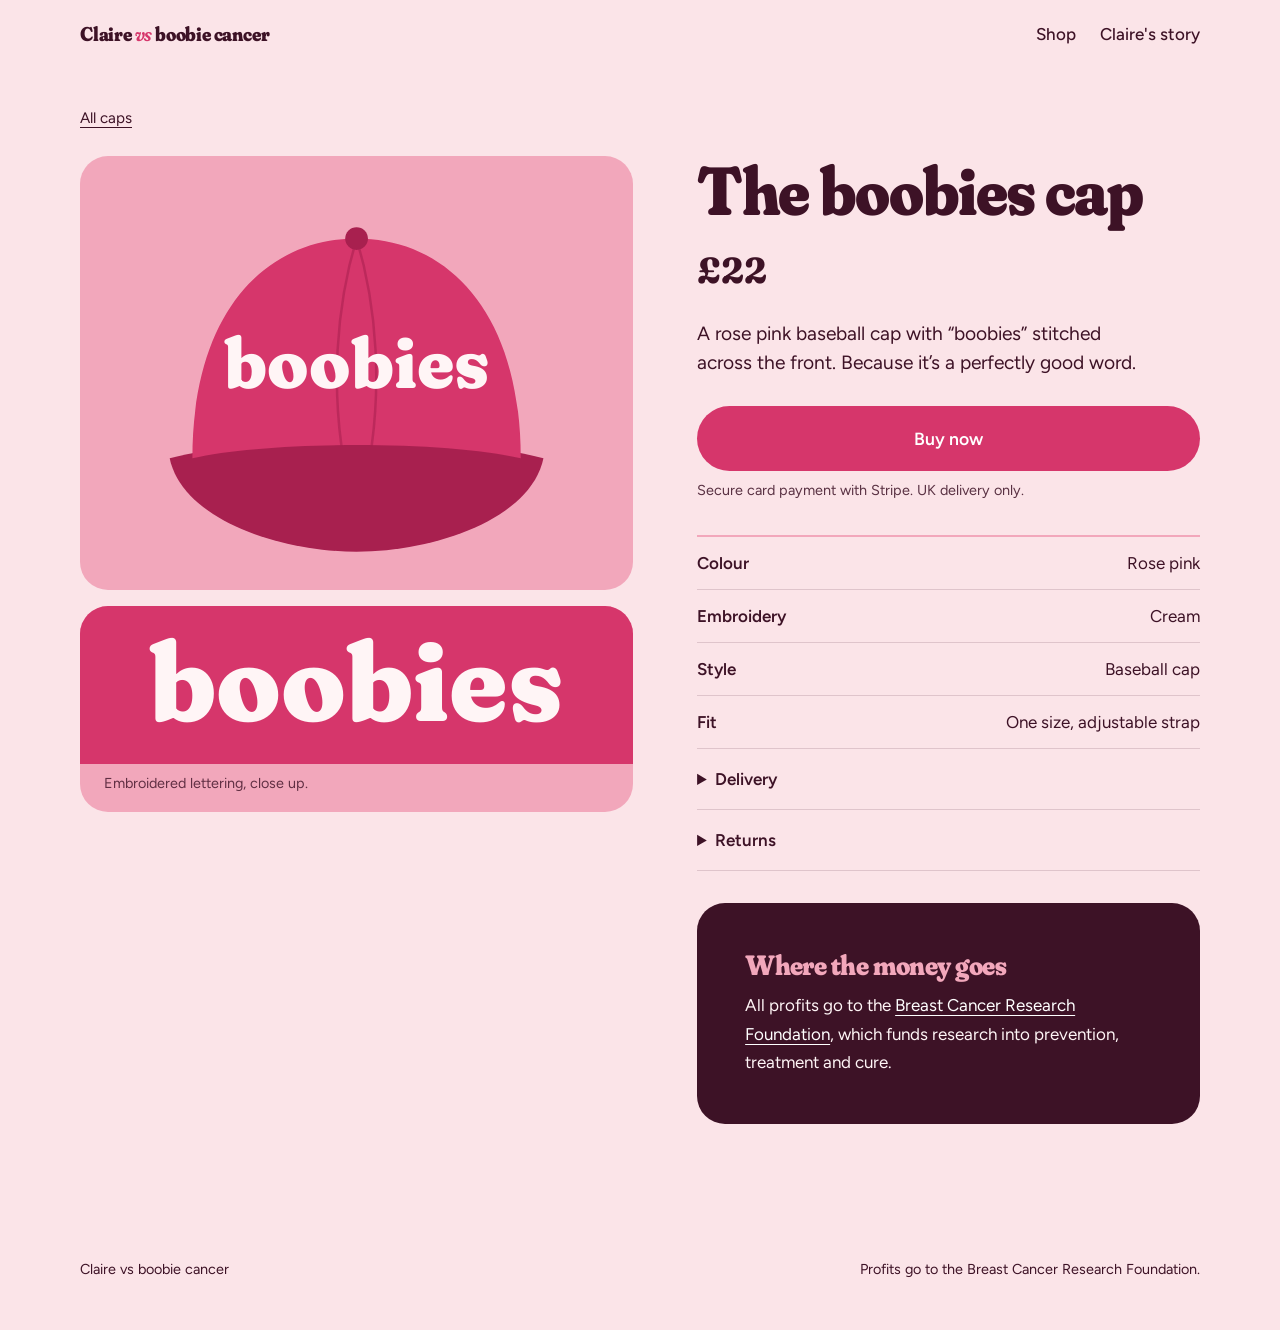
==== boobies.html @ ab4cfce6 "first commit" ====
<!doctype html>
<html lang="en-GB">
<head>
<meta charset="utf-8">
<meta name="viewport" content="width=device-width, initial-scale=1">
<title>The boobies cap | Claire vs Boobie Cancer</title>
<meta name="description" content="A rose pink baseball cap with “boobies” stitched across the front. Because it’s a perfectly good word. £22, UK delivery. Profits go to the Breast Cancer Research Foundation.">
<link rel="preconnect" href="https://fonts.googleapis.com">
<link rel="preconnect" href="https://fonts.gstatic.com" crossorigin>
<link href="https://fonts.googleapis.com/css2?family=Fraunces:opsz,wght,SOFT@9..144,400..900,100&family=Figtree:wght@400;500;600&display=swap" rel="stylesheet">
<link rel="stylesheet" href="styles.css">
</head>
<body>
<svg width="0" height="0" style="position:absolute" aria-hidden="true">
  <symbol id="cap" viewBox="0 0 400 300">
    <path d="M52 214C130 194 270 194 348 214C338 262 262 288 200 288C138 288 62 262 52 214Z" fill="var(--seam)"/>
    <path d="M70 214C70 96 130 40 200 40C270 40 330 96 330 214C270 200 130 200 70 214Z" fill="var(--cap)"/>
    <path d="M200 40C182 100 182 160 188 204M200 40C218 100 218 160 212 204" fill="none" stroke="var(--seam)" stroke-width="2" stroke-linecap="round" opacity=".55"/>
    <circle cx="200" cy="40" r="9" fill="var(--seam)"/>
  </symbol>
</svg>
<header>
  <div class="wrap">
    <a class="wordmark" href="index.html">Claire <i>vs</i> boobie cancer</a>
    <nav><a href="index.html#shop">Shop</a><a href="index.html#story">Claire's story</a></nav>
  </div>
</header>
<main class="product-page">
  <div class="wrap">
    <p class="crumb"><a href="index.html#shop">All caps</a></p>
    <div class="pdp">
      <div class="gallery" style="--bg:#f2a7bb">
        <figure>
          <svg viewBox="0 0 400 300" role="img" aria-label="Rose pink cap with the word boobies" style="--cap:#d6366b;--seam:#a8204f">
            <use href="#cap" width="400" height="300"/>
            <text x="200" y="158" text-anchor="middle" font-family="Fraunces, Georgia, serif" font-size="56" font-weight="800" fill="#fff5f6" style="font-variation-settings:'SOFT' 100">boobies</text>
          </svg>
        </figure>
        <figure>
          <svg viewBox="60 100 280 80" role="img" aria-label="Close-up of the stitched lettering" style="--cap:#d6366b;--seam:#a8204f">
            <rect x="0" y="0" width="400" height="300" fill="#d6366b"/>
            <text x="200" y="158" text-anchor="middle" font-family="Fraunces, Georgia, serif" font-size="56" font-weight="800" fill="#fff5f6" style="font-variation-settings:'SOFT' 100">boobies</text>
          </svg>
          <figcaption>Embroidered lettering, close up.</figcaption>
        </figure>
      </div>
      <div>
        <h1>The boobies cap</h1>
        <span class="price">£22</span>
        <p class="lead">A rose pink baseball cap with “boobies” stitched across the front. Because it’s a perfectly good word.</p>
        <div class="buy">
          <!-- Replace # with your Stripe Payment Link for this cap -->
          <a class="btn" href="#" data-stripe="boobies">Buy now</a>
        </div>
        <p class="small">Secure card payment with Stripe. UK delivery only.</p>
        <ul class="specs">
          <li><span>Colour</span><span>Rose pink</span></li>
          <li><span>Embroidery</span><span>Cream</span></li>
          <li><span>Style</span><span>Baseball cap</span></li>
          <li><span>Fit</span><span>One size, adjustable strap</span></li>
        </ul>
        <!-- Confirm fabric, delivery times and returns terms before launch. -->
        <details><summary>Delivery</summary><p>UK delivery only. Delivery cost and timing are shown at checkout.</p></details>
        <details><summary>Returns</summary><p>Not right? Get in touch and we’ll sort it out.</p></details>
        <aside class="charity">
          <h3>Where the money goes</h3>
          <p>All profits go to the <a href="https://www.bcrf.org" rel="noopener">Breast Cancer Research Foundation</a>, which funds research into prevention, treatment and cure.</p>
        </aside>
      </div>
    </div>
  </div>
</main>
<footer>
  <div class="wrap">
    <span>Claire vs boobie cancer</span>
    <span>Profits go to the Breast Cancer Research Foundation.</span>
  </div>
</footer>
</body>
</html>
---- styles.css ----
:root {
  --blush: #fbe4e8;
  --petal: #fff5f6;
  --rose: #d6366b;
  --rose-deep: #a8204f;
  --pink: #f2a7bb;
  --berry: #3d1226;
  --display: "Fraunces", Georgia, serif;
  --body: "Figtree", system-ui, sans-serif;
}
* { box-sizing: border-box; margin: 0; }
html { scroll-behavior: smooth; }
body {
  background: var(--blush);
  color: var(--berry);
  font: 400 1.0625rem/1.65 var(--body);
  -webkit-font-smoothing: antialiased;
}
a { color: inherit; }
:focus-visible { outline: 3px solid var(--rose); outline-offset: 3px; border-radius: 4px; }
.wrap { width: min(1120px, 100% - 32px); margin-inline: auto; }

h1, h2, h3, .wordmark {
  font-family: var(--display);
  font-variation-settings: "SOFT" 100, "opsz" 144;
  font-weight: 800;
  line-height: 1.02;
  letter-spacing: -0.02em;
}

/* header */
header { padding: 20px 0; }
header .wrap { display: flex; justify-content: space-between; align-items: center; gap: 16px; }
.wordmark { font-size: 1.25rem; text-decoration: none; letter-spacing: -0.01em; }
.wordmark i { font-style: italic; color: var(--rose); font-weight: 600; }
nav a { text-decoration: none; font-weight: 500; margin-left: 24px; }
nav a:hover { color: var(--rose-deep); text-decoration: underline; text-underline-offset: 4px; }

/* hero */
.hero { padding: clamp(32px, 6vw, 80px) 0 clamp(48px, 8vw, 104px); }
.hero .wrap { display: grid; grid-template-columns: 1.1fr 1fr; gap: clamp(24px, 5vw, 64px); align-items: center; }
.hero h1 { font-size: clamp(3.25rem, 9vw, 7.5rem); }
.hero h1 .vs { font-style: italic; font-weight: 400; color: var(--rose); }
.hero p { max-width: 34ch; margin: 28px 0 32px; font-size: 1.25rem; line-height: 1.5; }
.btn {
  display: inline-block; background: var(--rose); color: #fff; font-weight: 600;
  padding: 16px 32px; border-radius: 999px; text-decoration: none; border: 0;
  transition: background .2s, transform .2s; cursor: pointer; font-size: 1rem; font-family: inherit;
}
.btn:hover { background: var(--rose-deep); transform: translateY(-2px); }
.hero-cap { width: 100%; transform-origin: 50% 90%; animation: tip 1.1s cubic-bezier(.3,1.4,.5,1) .2s both; }
@keyframes tip { from { transform: rotate(-9deg) translateY(-18px); opacity: 0; } to { transform: none; opacity: 1; } }

/* shop */
.shop { background: var(--petal); padding: clamp(56px, 8vw, 104px) 0; }
.shop h2, .story h2 { font-size: clamp(2rem, 4.5vw, 3.25rem); }
.shop .lede { margin: 12px 0 48px; max-width: 52ch; }
.grid { display: grid; grid-template-columns: repeat(2, 1fr); gap: clamp(20px, 4vw, 48px); }
.product { display: flex; flex-direction: column; }
.product .pic { border-radius: 28px; padding: 24px 16px 8px; }
.product:nth-child(1) .pic { background: var(--pink); }
.product:nth-child(2) .pic { background: #e8c9d3; }
.product h3 { font-size: 1.75rem; margin: 20px 0 4px; }
.product .meta { opacity: .8; }
.product .row { display: flex; align-items: center; justify-content: space-between; gap: 16px; margin-top: 16px; }
.price { font-family: var(--display); font-size: 1.75rem; font-weight: 700; font-variation-settings: "SOFT" 100; }
.note { margin-top: 32px; font-size: .95rem; opacity: .85; }

/* story */
.story { padding: clamp(56px, 8vw, 104px) 0; }
.story .wrap { display: grid; grid-template-columns: 1fr 1fr; gap: clamp(24px, 6vw, 80px); align-items: start; }
.story p { max-width: 52ch; }
.story p + p { margin-top: 1em; }
.charity { background: var(--berry); color: var(--petal); border-radius: 28px; padding: clamp(28px, 4vw, 48px); }
.charity h3 { font-size: 1.75rem; margin-bottom: 12px; color: var(--pink); }
.charity a { color: #fff; text-underline-offset: 4px; }

footer { padding: 32px 0 48px; font-size: .9rem; }
footer .wrap { display: flex; flex-wrap: wrap; justify-content: space-between; gap: 8px 24px; }

@media (max-width: 760px) {
  .hero .wrap, .story .wrap { grid-template-columns: 1fr; }
  .hero-cap { max-width: 420px; }
  .grid { grid-template-columns: 1fr; }
  nav a { margin-left: 16px; }
}
@media (prefers-reduced-motion: reduce) {
  .hero-cap { animation: none; }
  html { scroll-behavior: auto; }
  .btn { transition: none; }
}

/* product pages */
.product-page { padding: clamp(16px, 3vw, 40px) 0 clamp(56px, 8vw, 104px); }
.crumb { margin-bottom: 24px; font-size: .95rem; }
.crumb a { text-underline-offset: 4px; }
.pdp { display: grid; grid-template-columns: 1.1fr 1fr; gap: clamp(24px, 5vw, 72px); align-items: start; }
.gallery { display: grid; gap: 16px; position: sticky; top: 16px; }
.gallery figure { border-radius: 28px; overflow: hidden; background: var(--bg); }
.gallery figure:first-child { padding: 32px 24px 16px; }
.gallery figcaption { padding: 0 24px 16px; font-size: .9rem; opacity: .8; }
.pdp h1 { font-size: clamp(2.5rem, 5.5vw, 4.25rem); }
.pdp .price { display: block; margin: 16px 0 20px; font-size: 2.25rem; }
.pdp .lead { font-size: 1.2rem; line-height: 1.5; max-width: 38ch; }
.pdp .buy { margin: 28px 0 8px; }
.pdp .buy .btn { width: 100%; text-align: center; padding: 18px 32px; font-size: 1.1rem; }
.pdp .small { font-size: .9rem; opacity: .85; }
.specs { margin: 32px 0 0; padding: 0; list-style: none; border-top: 2px solid var(--pink); }
.specs li { display: flex; justify-content: space-between; gap: 16px; padding: 12px 0; border-bottom: 1px solid rgba(61,18,38,.15); }
.specs span:first-child { font-weight: 600; }
.specs span:last-child { text-align: right; }
.pdp details { border-bottom: 1px solid rgba(61,18,38,.15); padding: 16px 0; }
.pdp summary { cursor: pointer; font-weight: 600; }
.pdp details p { margin-top: 8px; max-width: 48ch; }
.pdp .charity { margin-top: 32px; }
.product h3 a, .product .pic { text-decoration: none; display: block; }
.product h3 a:hover { color: var(--rose-deep); }
@media (max-width: 760px) { .pdp { grid-template-columns: 1fr; } .gallery { position: static; } }
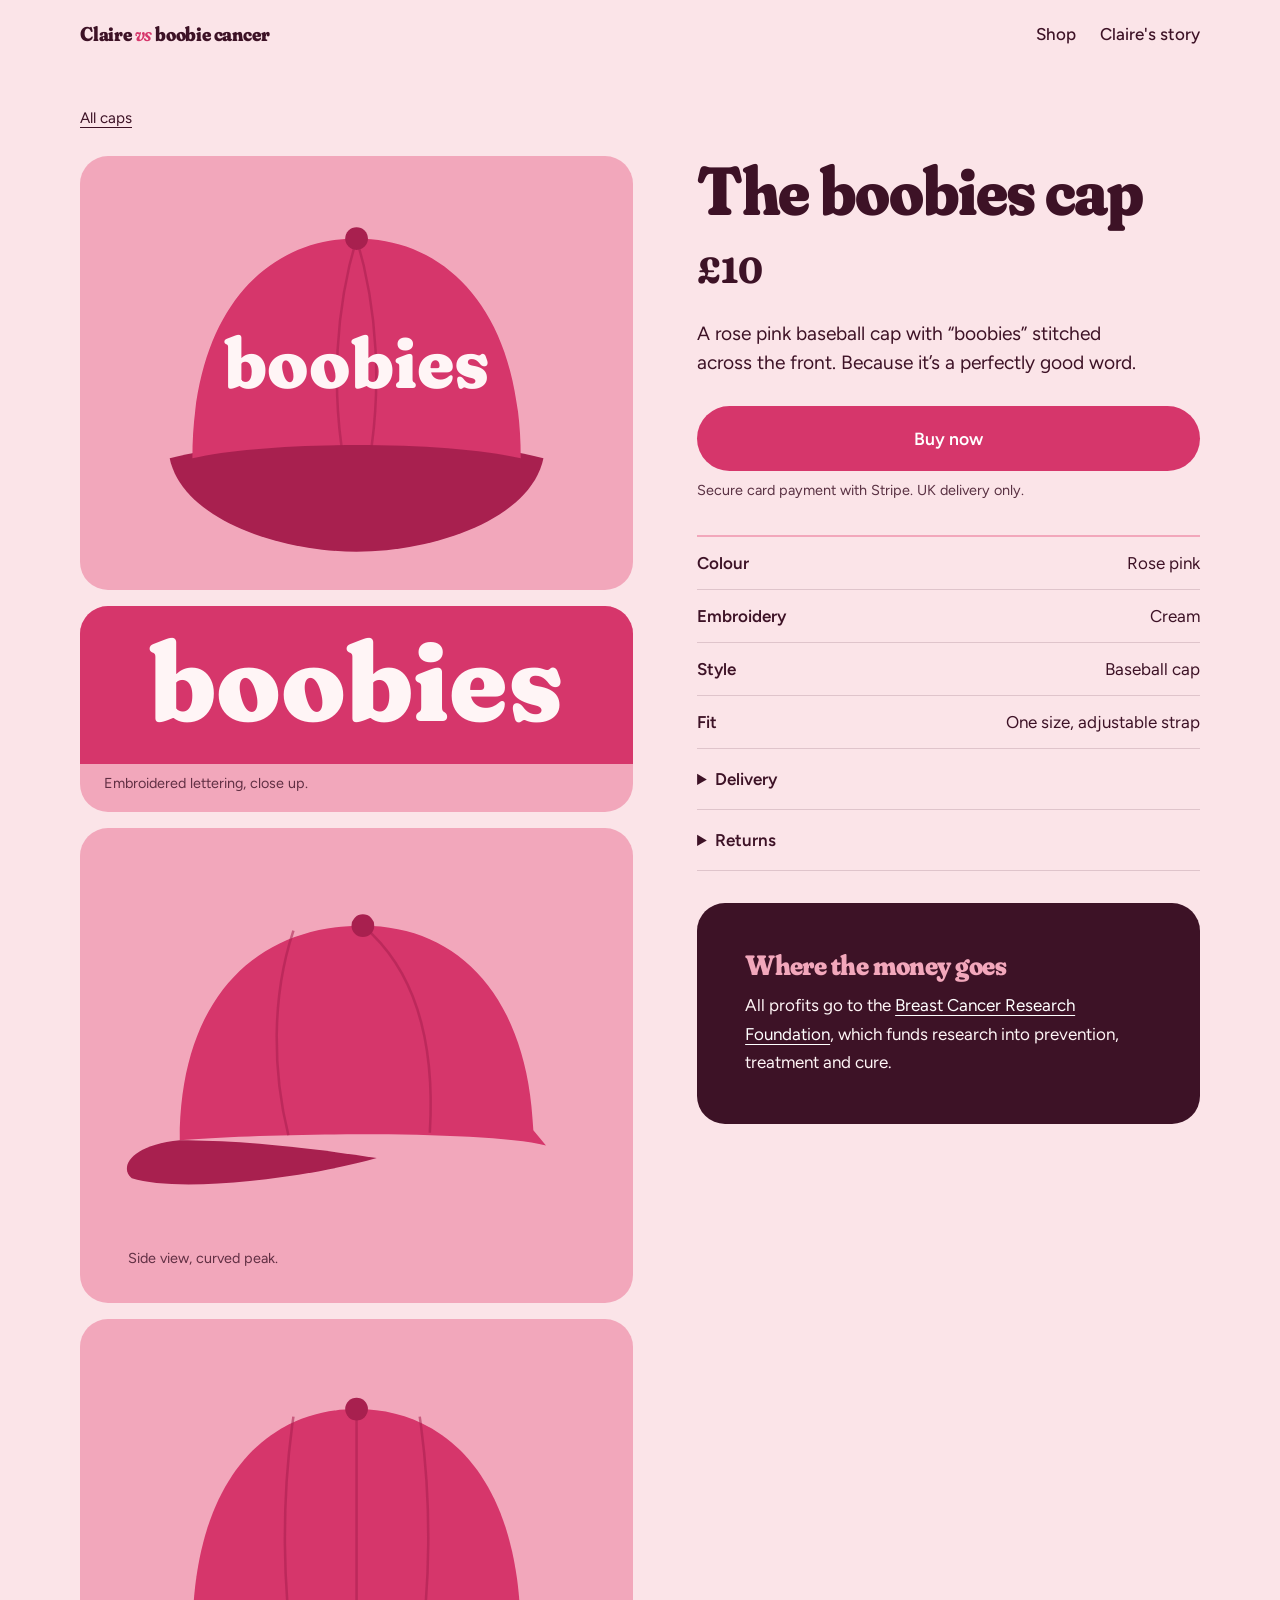
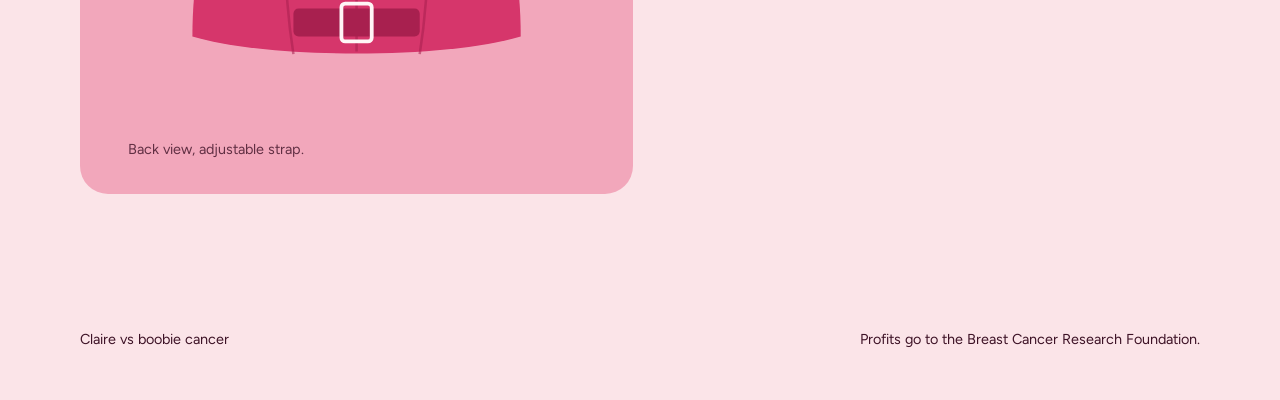
==== commit 7e263e8d: "Add cap illustrations and update pricing on product pages" ====
--- a/boobies.html
+++ b/boobies.html
@@ -43,10 +43,30 @@
           </svg>
           <figcaption>Embroidered lettering, close up.</figcaption>
         </figure>
+        <figure>
+          <svg viewBox="0 0 400 300" role="img" aria-label="Side view of the cap" style="--cap:#d6366b;--seam:#a8204f">
+            <path d="M60 222C60 110 120 52 205 52C282 52 336 110 340 214L350 226C300 214 130 216 60 222Z" fill="var(--cap)"/>
+            <path d="M60 222C20 226 12 244 22 252C60 264 160 252 216 236C150 226 100 222 60 222Z" fill="var(--seam)"/>
+            <path d="M205 52C250 90 262 150 258 216" fill="none" stroke="var(--seam)" stroke-width="2" opacity=".55"/>
+            <path d="M150 56C132 110 134 170 146 218" fill="none" stroke="var(--seam)" stroke-width="2" opacity=".55"/>
+            <circle cx="205" cy="52" r="9" fill="var(--seam)"/>
+          </svg>
+          <figcaption>Side view, curved peak.</figcaption>
+        </figure>
+        <figure>
+          <svg viewBox="0 0 400 300" role="img" aria-label="Back of the cap with adjustable strap" style="--cap:#d6366b;--seam:#a8204f">
+            <path d="M70 226C70 100 130 46 200 46C270 46 330 100 330 226C270 244 130 244 70 226Z" fill="var(--cap)"/>
+            <path d="M200 46V238M150 52C140 120 142 190 150 240M250 52C260 120 258 190 250 240" fill="none" stroke="var(--seam)" stroke-width="2" opacity=".55"/>
+            <rect x="150" y="204" width="100" height="22" rx="4" fill="var(--seam)"/>
+            <rect x="188" y="200" width="24" height="30" rx="3" fill="none" stroke="#fff5f6" stroke-width="3"/>
+            <circle cx="200" cy="46" r="9" fill="var(--seam)"/>
+          </svg>
+          <figcaption>Back view, adjustable strap.</figcaption>
+        </figure>
       </div>
       <div>
         <h1>The boobies cap</h1>
-        <span class="price">£22</span>
+        <span class="price">£10</span>
         <p class="lead">A rose pink baseball cap with “boobies” stitched across the front. Because it’s a perfectly good word.</p>
         <div class="buy">
           <!-- Replace # with your Stripe Payment Link for this cap -->
--- a/styles.css
+++ b/styles.css
@@ -97,7 +97,7 @@
 .pdp { display: grid; grid-template-columns: 1.1fr 1fr; gap: clamp(24px, 5vw, 72px); align-items: start; }
 .gallery { display: grid; gap: 16px; position: sticky; top: 16px; }
 .gallery figure { border-radius: 28px; overflow: hidden; background: var(--bg); }
-.gallery figure:first-child { padding: 32px 24px 16px; }
+.gallery figure:first-child, .gallery figure:nth-child(n+3) { padding: 32px 24px 16px; }
 .gallery figcaption { padding: 0 24px 16px; font-size: .9rem; opacity: .8; }
 .pdp h1 { font-size: clamp(2.5rem, 5.5vw, 4.25rem); }
 .pdp .price { display: block; margin: 16px 0 20px; font-size: 2.25rem; }
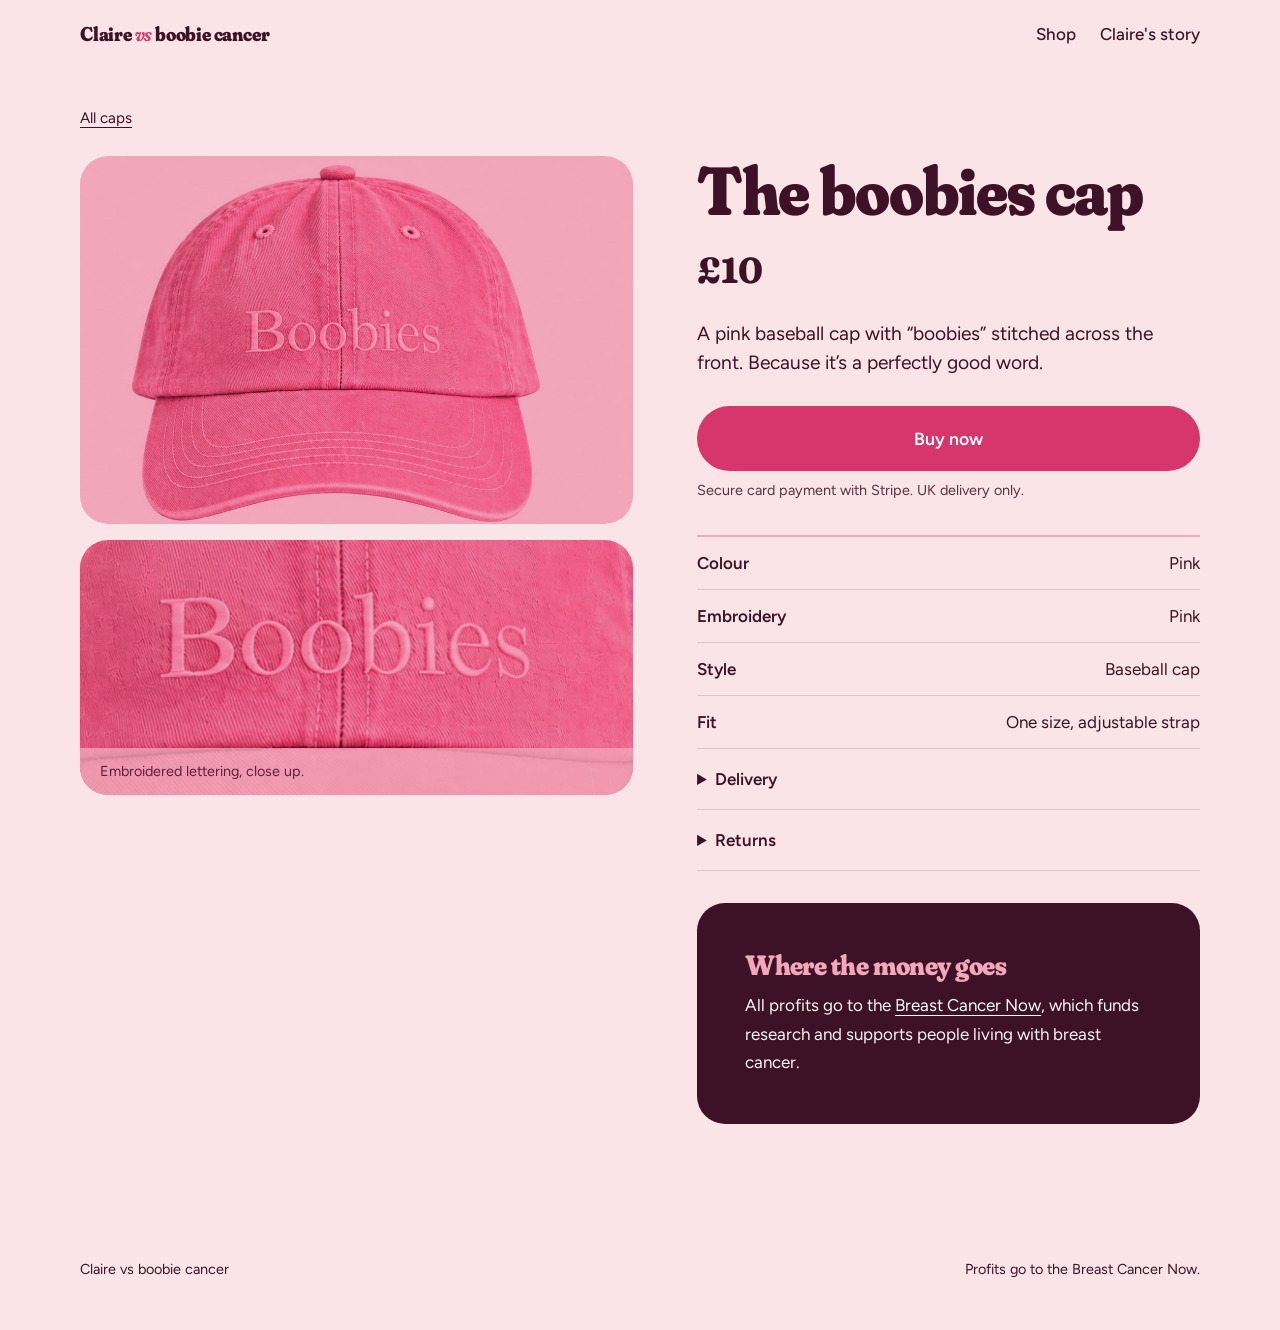
==== commit 3b2a7e24: "Update product descriptions and charity information across all HTML files; replace SVG illustrations" ====
--- a/boobies.html
+++ b/boobies.html
@@ -4,10 +4,11 @@
 <meta charset="utf-8">
 <meta name="viewport" content="width=device-width, initial-scale=1">
 <title>The boobies cap | Claire vs Boobie Cancer</title>
-<meta name="description" content="A rose pink baseball cap with “boobies” stitched across the front. Because it’s a perfectly good word. £22, UK delivery. Profits go to the Breast Cancer Research Foundation.">
+<meta name="description" content="A pink baseball cap with “boobies” stitched across the front. Because it’s a perfectly good word. £10, UK delivery. Profits go to the Breast Cancer Now.">
 <link rel="preconnect" href="https://fonts.googleapis.com">
 <link rel="preconnect" href="https://fonts.gstatic.com" crossorigin>
 <link href="https://fonts.googleapis.com/css2?family=Fraunces:opsz,wght,SOFT@9..144,400..900,100&family=Figtree:wght@400;500;600&display=swap" rel="stylesheet">
+<link rel="icon" href="favicon.svg" type="image/svg+xml">
 <link rel="stylesheet" href="styles.css">
 </head>
 <body>
@@ -31,51 +32,25 @@
     <div class="pdp">
       <div class="gallery" style="--bg:#f2a7bb">
         <figure>
-          <svg viewBox="0 0 400 300" role="img" aria-label="Rose pink cap with the word boobies" style="--cap:#d6366b;--seam:#a8204f">
-            <use href="#cap" width="400" height="300"/>
-            <text x="200" y="158" text-anchor="middle" font-family="Fraunces, Georgia, serif" font-size="56" font-weight="800" fill="#fff5f6" style="font-variation-settings:'SOFT' 100">boobies</text>
-          </svg>
+          <img src="images/boobies_hat.jpeg" alt="Pink cap with “Boobies” embroidered across the front" width="1086" height="724">
         </figure>
-        <figure>
-          <svg viewBox="60 100 280 80" role="img" aria-label="Close-up of the stitched lettering" style="--cap:#d6366b;--seam:#a8204f">
-            <rect x="0" y="0" width="400" height="300" fill="#d6366b"/>
-            <text x="200" y="158" text-anchor="middle" font-family="Fraunces, Georgia, serif" font-size="56" font-weight="800" fill="#fff5f6" style="font-variation-settings:'SOFT' 100">boobies</text>
-          </svg>
+        <figure class="zoom">
+          <img src="images/boobies_hat.jpeg" alt="Close-up of the embroidered “Boobies” lettering" width="1086" height="724" style="transform-origin:47% 48%">
           <figcaption>Embroidered lettering, close up.</figcaption>
-        </figure>
-        <figure>
-          <svg viewBox="0 0 400 300" role="img" aria-label="Side view of the cap" style="--cap:#d6366b;--seam:#a8204f">
-            <path d="M60 222C60 110 120 52 205 52C282 52 336 110 340 214L350 226C300 214 130 216 60 222Z" fill="var(--cap)"/>
-            <path d="M60 222C20 226 12 244 22 252C60 264 160 252 216 236C150 226 100 222 60 222Z" fill="var(--seam)"/>
-            <path d="M205 52C250 90 262 150 258 216" fill="none" stroke="var(--seam)" stroke-width="2" opacity=".55"/>
-            <path d="M150 56C132 110 134 170 146 218" fill="none" stroke="var(--seam)" stroke-width="2" opacity=".55"/>
-            <circle cx="205" cy="52" r="9" fill="var(--seam)"/>
-          </svg>
-          <figcaption>Side view, curved peak.</figcaption>
-        </figure>
-        <figure>
-          <svg viewBox="0 0 400 300" role="img" aria-label="Back of the cap with adjustable strap" style="--cap:#d6366b;--seam:#a8204f">
-            <path d="M70 226C70 100 130 46 200 46C270 46 330 100 330 226C270 244 130 244 70 226Z" fill="var(--cap)"/>
-            <path d="M200 46V238M150 52C140 120 142 190 150 240M250 52C260 120 258 190 250 240" fill="none" stroke="var(--seam)" stroke-width="2" opacity=".55"/>
-            <rect x="150" y="204" width="100" height="22" rx="4" fill="var(--seam)"/>
-            <rect x="188" y="200" width="24" height="30" rx="3" fill="none" stroke="#fff5f6" stroke-width="3"/>
-            <circle cx="200" cy="46" r="9" fill="var(--seam)"/>
-          </svg>
-          <figcaption>Back view, adjustable strap.</figcaption>
         </figure>
       </div>
       <div>
         <h1>The boobies cap</h1>
         <span class="price">£10</span>
-        <p class="lead">A rose pink baseball cap with “boobies” stitched across the front. Because it’s a perfectly good word.</p>
+        <p class="lead">A pink baseball cap with “boobies” stitched across the front. Because it’s a perfectly good word.</p>
         <div class="buy">
           <!-- Replace # with your Stripe Payment Link for this cap -->
-          <a class="btn" href="#" data-stripe="boobies">Buy now</a>
+          <a class="btn" href="https://buy.stripe.com/test_eVq3cn0TR2oV6u31PLao802" data-stripe="boobies">Buy now</a>
         </div>
         <p class="small">Secure card payment with Stripe. UK delivery only.</p>
         <ul class="specs">
-          <li><span>Colour</span><span>Rose pink</span></li>
-          <li><span>Embroidery</span><span>Cream</span></li>
+          <li><span>Colour</span><span>Pink</span></li>
+          <li><span>Embroidery</span><span>Pink</span></li>
           <li><span>Style</span><span>Baseball cap</span></li>
           <li><span>Fit</span><span>One size, adjustable strap</span></li>
         </ul>
@@ -84,7 +59,7 @@
         <details><summary>Returns</summary><p>Not right? Get in touch and we’ll sort it out.</p></details>
         <aside class="charity">
           <h3>Where the money goes</h3>
-          <p>All profits go to the <a href="https://www.bcrf.org" rel="noopener">Breast Cancer Research Foundation</a>, which funds research into prevention, treatment and cure.</p>
+          <p>All profits go to the <a href="https://breastcancernow.org" rel="noopener">Breast Cancer Now</a>, which funds research and supports people living with breast cancer.</p>
         </aside>
       </div>
     </div>
@@ -93,7 +68,7 @@
 <footer>
   <div class="wrap">
     <span>Claire vs boobie cancer</span>
-    <span>Profits go to the Breast Cancer Research Foundation.</span>
+    <span>Profits go to the Breast Cancer Now.</span>
   </div>
 </footer>
 </body>
--- a/styles.css
+++ b/styles.css
@@ -68,9 +68,14 @@
 
 /* story */
 .story { padding: clamp(56px, 8vw, 104px) 0; }
-.story .wrap { display: grid; grid-template-columns: 1fr 1fr; gap: clamp(24px, 6vw, 80px); align-items: start; }
-.story p { max-width: 52ch; }
-.story p + p { margin-top: 1em; }
+.story { background: var(--berry); color: var(--petal); }
+.story h2 { color: var(--pink); font-size: clamp(1.5rem, 3vw, 2rem); font-weight: 600; font-style: italic; }
+.story .statement { font: 800 clamp(2rem, 5.6vw, 4.5rem)/1.08 var(--display); font-variation-settings: "SOFT" 100, "opsz" 144; letter-spacing: -0.02em; max-width: 20ch; margin: clamp(20px, 3vw, 36px) 0 clamp(40px, 6vw, 72px); }
+.story-foot { display: grid; grid-template-columns: 1fr 1fr; gap: clamp(24px, 6vw, 80px); align-items: start; }
+.story-foot > p { max-width: 40ch; font-size: 1.25rem; line-height: 1.55; }
+.story .charity { background: var(--pink); color: var(--berry); border-radius: 28px; padding: 28px; }
+.story .charity a { color: var(--berry); }
+.story .charity h3 { color: var(--rose-deep); }
 .charity { background: var(--berry); color: var(--petal); border-radius: 28px; padding: clamp(28px, 4vw, 48px); }
 .charity h3 { font-size: 1.75rem; margin-bottom: 12px; color: var(--pink); }
 .charity a { color: #fff; text-underline-offset: 4px; }
@@ -79,7 +84,7 @@
 footer .wrap { display: flex; flex-wrap: wrap; justify-content: space-between; gap: 8px 24px; }
 
 @media (max-width: 760px) {
-  .hero .wrap, .story .wrap { grid-template-columns: 1fr; }
+  .hero .wrap, .story-foot { grid-template-columns: 1fr; }
   .hero-cap { max-width: 420px; }
   .grid { grid-template-columns: 1fr; }
   nav a { margin-left: 16px; }
@@ -97,7 +102,7 @@
 .pdp { display: grid; grid-template-columns: 1.1fr 1fr; gap: clamp(24px, 5vw, 72px); align-items: start; }
 .gallery { display: grid; gap: 16px; position: sticky; top: 16px; }
 .gallery figure { border-radius: 28px; overflow: hidden; background: var(--bg); }
-.gallery figure:first-child, .gallery figure:nth-child(n+3) { padding: 32px 24px 16px; }
+
 .gallery figcaption { padding: 0 24px 16px; font-size: .9rem; opacity: .8; }
 .pdp h1 { font-size: clamp(2.5rem, 5.5vw, 4.25rem); }
 .pdp .price { display: block; margin: 16px 0 20px; font-size: 2.25rem; }
@@ -116,3 +121,9 @@
 .product h3 a, .product .pic { text-decoration: none; display: block; }
 .product h3 a:hover { color: var(--rose-deep); }
 @media (max-width: 760px) { .pdp { grid-template-columns: 1fr; } .gallery { position: static; } }
+
+/* product photos: white studio bg blends into the pink tile */
+.product .pic img, .gallery img { display: block; width: 100%; height: auto; mix-blend-mode: multiply; }
+.gallery .zoom { overflow: hidden; }
+.gallery .zoom img { aspect-ratio: 16 / 6; object-fit: cover; object-position: 50% 48%; transform: scale(1.9); }
+.gallery .zoom figcaption { position: relative; padding: 12px 20px; font-size: .9rem; background: var(--bg); }
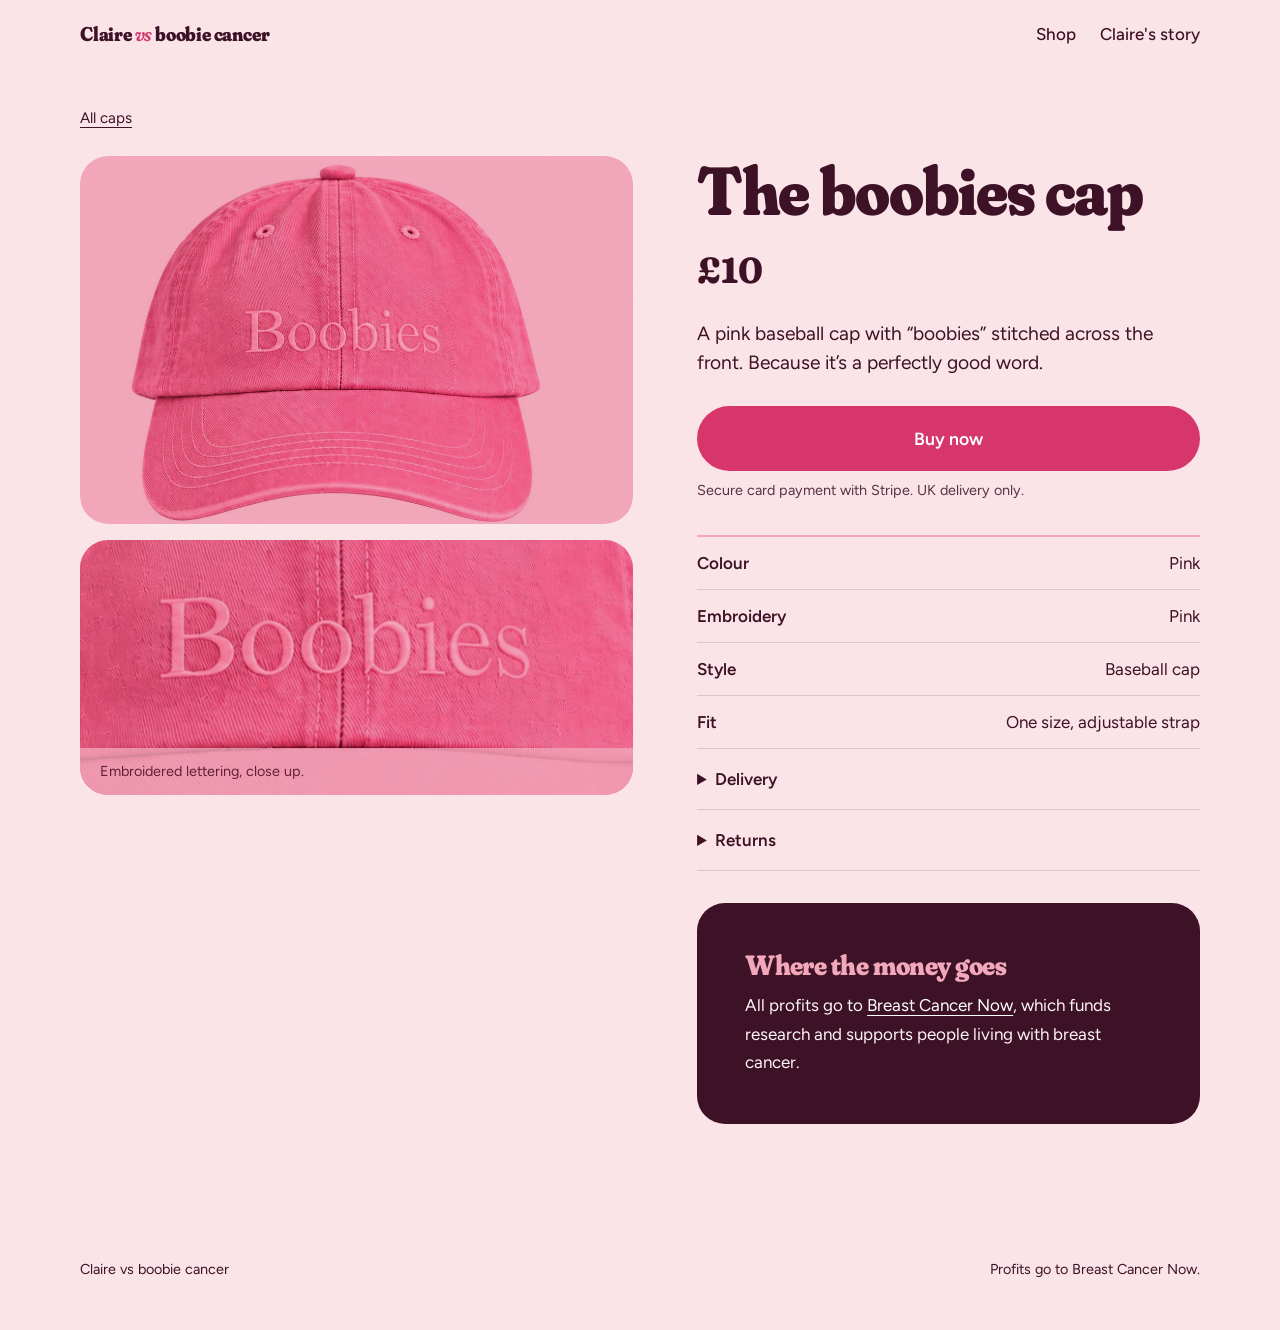
==== commit a66a7a3f: "Refine product descriptions by removing "the" before "Breast Cancer Now" across all HTML files; enha" ====
--- a/boobies.html
+++ b/boobies.html
@@ -4,7 +4,7 @@
 <meta charset="utf-8">
 <meta name="viewport" content="width=device-width, initial-scale=1">
 <title>The boobies cap | Claire vs Boobie Cancer</title>
-<meta name="description" content="A pink baseball cap with “boobies” stitched across the front. Because it’s a perfectly good word. £10, UK delivery. Profits go to the Breast Cancer Now.">
+<meta name="description" content="A pink baseball cap with “boobies” stitched across the front. Because it’s a perfectly good word. £10, UK delivery. Profits go to Breast Cancer Now.">
 <link rel="preconnect" href="https://fonts.googleapis.com">
 <link rel="preconnect" href="https://fonts.gstatic.com" crossorigin>
 <link href="https://fonts.googleapis.com/css2?family=Fraunces:opsz,wght,SOFT@9..144,400..900,100&family=Figtree:wght@400;500;600&display=swap" rel="stylesheet">
@@ -12,14 +12,6 @@
 <link rel="stylesheet" href="styles.css">
 </head>
 <body>
-<svg width="0" height="0" style="position:absolute" aria-hidden="true">
-  <symbol id="cap" viewBox="0 0 400 300">
-    <path d="M52 214C130 194 270 194 348 214C338 262 262 288 200 288C138 288 62 262 52 214Z" fill="var(--seam)"/>
-    <path d="M70 214C70 96 130 40 200 40C270 40 330 96 330 214C270 200 130 200 70 214Z" fill="var(--cap)"/>
-    <path d="M200 40C182 100 182 160 188 204M200 40C218 100 218 160 212 204" fill="none" stroke="var(--seam)" stroke-width="2" stroke-linecap="round" opacity=".55"/>
-    <circle cx="200" cy="40" r="9" fill="var(--seam)"/>
-  </symbol>
-</svg>
 <header>
   <div class="wrap">
     <a class="wordmark" href="index.html">Claire <i>vs</i> boobie cancer</a>
@@ -59,7 +51,7 @@
         <details><summary>Returns</summary><p>Not right? Get in touch and we’ll sort it out.</p></details>
         <aside class="charity">
           <h3>Where the money goes</h3>
-          <p>All profits go to the <a href="https://breastcancernow.org" rel="noopener">Breast Cancer Now</a>, which funds research and supports people living with breast cancer.</p>
+          <p>All profits go to <a href="https://breastcancernow.org" rel="noopener">Breast Cancer Now</a>, which funds research and supports people living with breast cancer.</p>
         </aside>
       </div>
     </div>
@@ -68,7 +60,7 @@
 <footer>
   <div class="wrap">
     <span>Claire vs boobie cancer</span>
-    <span>Profits go to the Breast Cancer Now.</span>
+    <span>Profits go to Breast Cancer Now.</span>
   </div>
 </footer>
 </body>
--- a/styles.css
+++ b/styles.css
@@ -33,7 +33,8 @@
 header .wrap { display: flex; justify-content: space-between; align-items: center; gap: 16px; }
 .wordmark { font-size: 1.25rem; text-decoration: none; letter-spacing: -0.01em; }
 .wordmark i { font-style: italic; color: var(--rose); font-weight: 600; }
-nav a { text-decoration: none; font-weight: 500; margin-left: 24px; }
+nav a { text-decoration: none; font-weight: 500; margin-left: 24px; white-space: nowrap; }
+@media (max-width: 520px) { .wordmark { font-size: 1.05rem; } nav a { margin-left: 14px; font-size: .95rem; } }
 nav a:hover { color: var(--rose-deep); text-decoration: underline; text-underline-offset: 4px; }
 
 /* hero */
@@ -48,7 +49,7 @@
   transition: background .2s, transform .2s; cursor: pointer; font-size: 1rem; font-family: inherit;
 }
 .btn:hover { background: var(--rose-deep); transform: translateY(-2px); }
-.hero-cap { width: 100%; transform-origin: 50% 90%; animation: tip 1.1s cubic-bezier(.3,1.4,.5,1) .2s both; }
+.hero-cap { width: 100%; height: auto; mix-blend-mode: multiply; transform-origin: 50% 90%; animation: tip 1.1s cubic-bezier(.3,1.4,.5,1) .2s both; }
 @keyframes tip { from { transform: rotate(-9deg) translateY(-18px); opacity: 0; } to { transform: none; opacity: 1; } }
 
 /* shop */
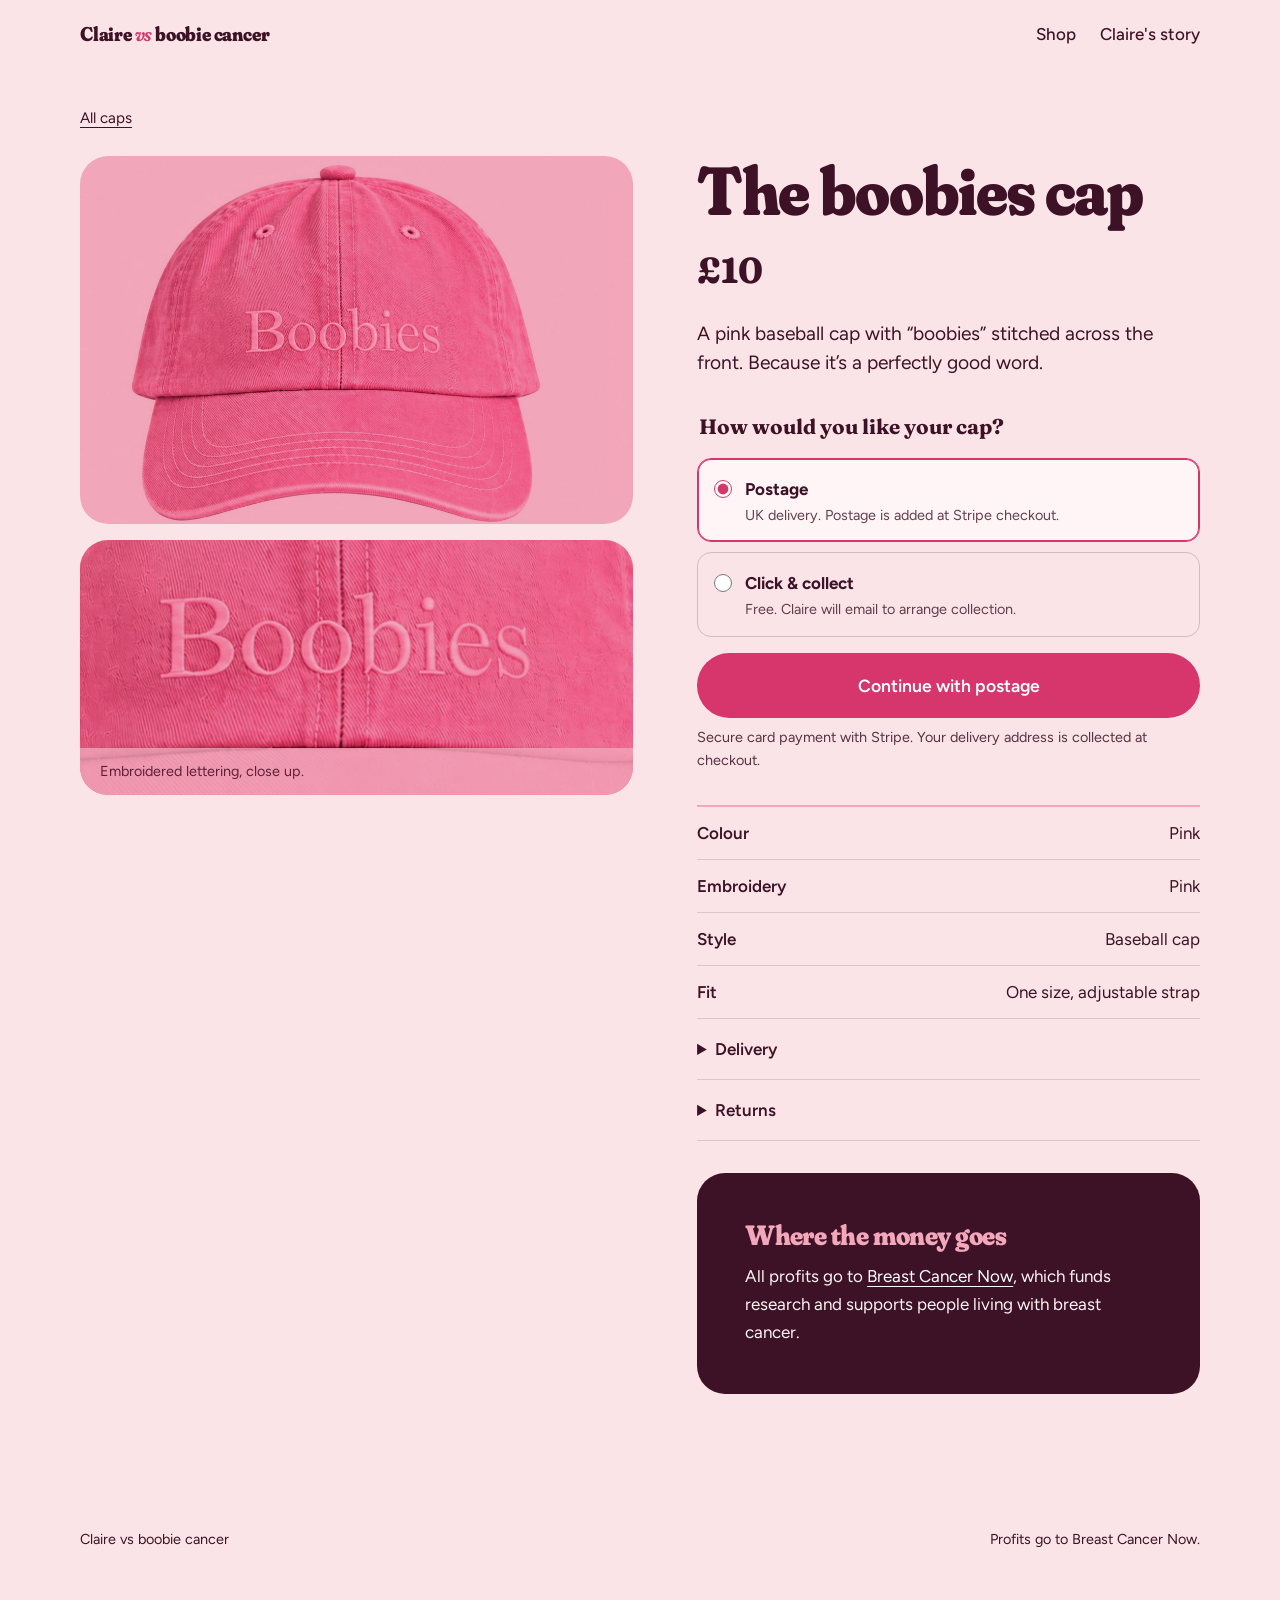
==== commit 0116a977: "Implement a new fulfilment form for product purchases in HTML files, allowing users to choose betwee" ====
--- a/boobies.html
+++ b/boobies.html
@@ -35,11 +35,21 @@
         <h1>The boobies cap</h1>
         <span class="price">£10</span>
         <p class="lead">A pink baseball cap with “boobies” stitched across the front. Because it’s a perfectly good word.</p>
-        <div class="buy">
-          <!-- Replace # with your Stripe Payment Link for this cap -->
-          <a class="btn" href="https://buy.stripe.com/test_eVq3cn0TR2oV6u31PLao802" data-stripe="boobies">Buy now</a>
-        </div>
-        <p class="small">Secure card payment with Stripe. UK delivery only.</p>
+        <form class="fulfilment" data-product="boobies">
+          <fieldset>
+            <legend>How would you like your cap?</legend>
+            <label class="fulfilment-option">
+              <input type="radio" name="boobies-fulfilment" value="postage" checked data-checkout-url="https://buy.stripe.com/cNi3cu12a5C534x7JQ7ok01">
+              <span><strong>Postage</strong><small>UK delivery. Postage is added at Stripe checkout.</small></span>
+            </label>
+            <label class="fulfilment-option">
+              <input type="radio" name="boobies-fulfilment" value="collection" data-checkout-url="https://buy.stripe.com/aFa6oG8uC2pTbB3aW27ok00">
+              <span><strong>Click & collect</strong><small>Free. Claire will email to arrange collection.</small></span>
+            </label>
+          </fieldset>
+          <a class="btn checkout-button" href="https://buy.stripe.com/cNi3cu12a5C534x7JQ7ok01" data-stripe="boobies">Continue with postage</a>
+          <p class="small fulfilment-note" aria-live="polite">Secure card payment with Stripe. Your delivery address is collected at checkout.</p>
+        </form>
         <ul class="specs">
           <li><span>Colour</span><span>Pink</span></li>
           <li><span>Embroidery</span><span>Pink</span></li>
@@ -63,5 +73,17 @@
     <span>Profits go to Breast Cancer Now.</span>
   </div>
 </footer>
+<script>
+document.querySelectorAll('.fulfilment').forEach((form) => {
+  const button = form.querySelector('.checkout-button');
+  const note = form.querySelector('.fulfilment-note');
+  form.querySelectorAll('input[type="radio"]').forEach((option) => option.addEventListener('change', () => {
+    const collecting = option.value === 'collection';
+    button.href = option.dataset.checkoutUrl;
+    button.textContent = collecting ? 'Continue with click & collect' : 'Continue with postage';
+    note.textContent = collecting ? 'Secure card payment with Stripe. Claire will email you to arrange collection.' : 'Secure card payment with Stripe. Your delivery address is collected at checkout.';
+  }));
+});
+</script>
 </body>
 </html>
--- a/styles.css
+++ b/styles.css
@@ -33,7 +33,12 @@
 header .wrap { display: flex; justify-content: space-between; align-items: center; gap: 16px; }
 .wordmark { font-size: 1.25rem; text-decoration: none; letter-spacing: -0.01em; }
 .wordmark i { font-style: italic; color: var(--rose); font-weight: 600; }
+nav { align-items: center; display: flex; }
 nav a { text-decoration: none; font-weight: 500; margin-left: 24px; white-space: nowrap; }
+.instagram-link { align-items: center; display: inline-flex; gap: 7px; }
+.instagram-link svg { fill: none; height: 18px; stroke: currentColor; stroke-width: 1.8; width: 18px; }
+.instagram-link .instagram-dot { fill: currentColor; stroke: none; }
+@media (max-width: 720px) { .instagram-link span { display: none; } }
 @media (max-width: 520px) { .wordmark { font-size: 1.05rem; } nav a { margin-left: 14px; font-size: .95rem; } }
 nav a:hover { color: var(--rose-deep); text-decoration: underline; text-underline-offset: 4px; }
 
@@ -72,11 +77,29 @@
 .story { background: var(--berry); color: var(--petal); }
 .story h2 { color: var(--pink); font-size: clamp(1.5rem, 3vw, 2rem); font-weight: 600; font-style: italic; }
 .story .statement { font: 800 clamp(2rem, 5.6vw, 4.5rem)/1.08 var(--display); font-variation-settings: "SOFT" 100, "opsz" 144; letter-spacing: -0.02em; max-width: 20ch; margin: clamp(20px, 3vw, 36px) 0 clamp(40px, 6vw, 72px); }
+.story-intro { display: grid; grid-template-columns: minmax(220px, .72fr) minmax(0, 1fr); gap: clamp(28px, 6vw, 96px); align-items: center; margin-bottom: clamp(64px, 10vw, 132px); }
+.story-photo { margin: 0; }
+.story-photo img { display: block; width: 100%; height: 100%; object-fit: cover; }
+.story-photo-treatment { max-width: 340px; }
+.story-photo-treatment img { aspect-ratio: 3 / 4; object-position: 55% 50%; }
+.story-photo p { font-size: .9rem; font-style: italic; margin: 14px 0 0; opacity: .78; }
+.story-copy { font-size: clamp(1.15rem, 1.75vw, 1.42rem); line-height: 1.55; max-width: 44ch; }
+.story-copy p + p { margin-top: 1.15em; }
+.story-copy a { color: var(--pink); text-decoration-thickness: 1px; text-underline-offset: 4px; }
+.caps-meaning { border-top: 1px solid rgba(255,255,255,.25); border-bottom: 1px solid rgba(255,255,255,.25); display: grid; grid-template-columns: .85fr 1.15fr; gap: clamp(36px, 8vw, 140px); align-items: center; padding: clamp(34px, 5vw, 68px) 0; margin-bottom: clamp(52px, 7vw, 92px); }
+.story-photo-bell { height: clamp(290px, 33vw, 470px); overflow: hidden; }
+.story-photo-bell img { object-position: 50% 45%; }
+.overline { color: var(--pink); font-size: .78rem; font-weight: 600; letter-spacing: .11em; text-transform: uppercase; margin: 0 0 14px; }
+.caps-meaning h3 { color: var(--pink); font-size: clamp(2rem, 4vw, 3.7rem); margin: 0 0 24px; }
+.caps-meaning h3 em { font-style: italic; font-weight: 500; }
+.caps-meaning > div:last-child > p:last-child { font-size: 1.13rem; line-height: 1.55; max-width: 41ch; }
 .story-foot { display: grid; grid-template-columns: 1fr 1fr; gap: clamp(24px, 6vw, 80px); align-items: start; }
 .story-foot > p { max-width: 40ch; font-size: 1.25rem; line-height: 1.55; }
 .story .charity { background: var(--pink); color: var(--berry); border-radius: 28px; padding: 28px; }
 .story .charity a { color: var(--berry); }
 .story .charity h3 { color: var(--rose-deep); }
+.story .charity .overline { color: var(--rose-deep); }
+.charity-link { display: inline-flex; gap: 10px; margin-top: 22px; text-underline-offset: 4px; }
 .charity { background: var(--berry); color: var(--petal); border-radius: 28px; padding: clamp(28px, 4vw, 48px); }
 .charity h3 { font-size: 1.75rem; margin-bottom: 12px; color: var(--pink); }
 .charity a { color: #fff; text-underline-offset: 4px; }
@@ -85,10 +108,12 @@
 footer .wrap { display: flex; flex-wrap: wrap; justify-content: space-between; gap: 8px 24px; }
 
 @media (max-width: 760px) {
-  .hero .wrap, .story-foot { grid-template-columns: 1fr; }
+  .hero .wrap, .story-foot, .story-intro, .caps-meaning { grid-template-columns: 1fr; }
   .hero-cap { max-width: 420px; }
   .grid { grid-template-columns: 1fr; }
   nav a { margin-left: 16px; }
+  .story-photo-treatment { max-width: none; width: min(100%, 380px); }
+  .story-photo-treatment img { aspect-ratio: 4 / 5; }
 }
 @media (prefers-reduced-motion: reduce) {
   .hero-cap { animation: none; }
@@ -108,8 +133,17 @@
 .pdp h1 { font-size: clamp(2.5rem, 5.5vw, 4.25rem); }
 .pdp .price { display: block; margin: 16px 0 20px; font-size: 2.25rem; }
 .pdp .lead { font-size: 1.2rem; line-height: 1.5; max-width: 38ch; }
-.pdp .buy { margin: 28px 0 8px; }
-.pdp .buy .btn { width: 100%; text-align: center; padding: 18px 32px; font-size: 1.1rem; }
+.fulfilment { margin-top: 32px; }
+.fulfilment fieldset { border: 0; margin: 0; padding: 0; }
+.fulfilment legend { font-family: var(--display); font-size: 1.3rem; font-weight: 700; margin-bottom: 14px; }
+.fulfilment-option { align-items: flex-start; border: 1px solid rgba(61,18,38,.2); border-radius: 14px; cursor: pointer; display: flex; gap: 13px; padding: 16px; }
+.fulfilment-option + .fulfilment-option { margin-top: 10px; }
+.fulfilment-option:has(input:checked) { background: var(--petal); border-color: var(--rose); box-shadow: inset 0 0 0 1px var(--rose); }
+.fulfilment-option input { accent-color: var(--rose); margin: 5px 0 0; width: 18px; height: 18px; }
+.fulfilment-option strong, .fulfilment-option small { display: block; }
+.fulfilment-option small { font-size: .9rem; line-height: 1.4; margin-top: 2px; opacity: .8; }
+.checkout-button { margin-top: 16px; width: 100%; text-align: center; padding: 18px 32px; font-size: 1.1rem; }
+.fulfilment-note { margin-top: 8px; }
 .pdp .small { font-size: .9rem; opacity: .85; }
 .specs { margin: 32px 0 0; padding: 0; list-style: none; border-top: 2px solid var(--pink); }
 .specs li { display: flex; justify-content: space-between; gap: 16px; padding: 12px 0; border-bottom: 1px solid rgba(61,18,38,.15); }
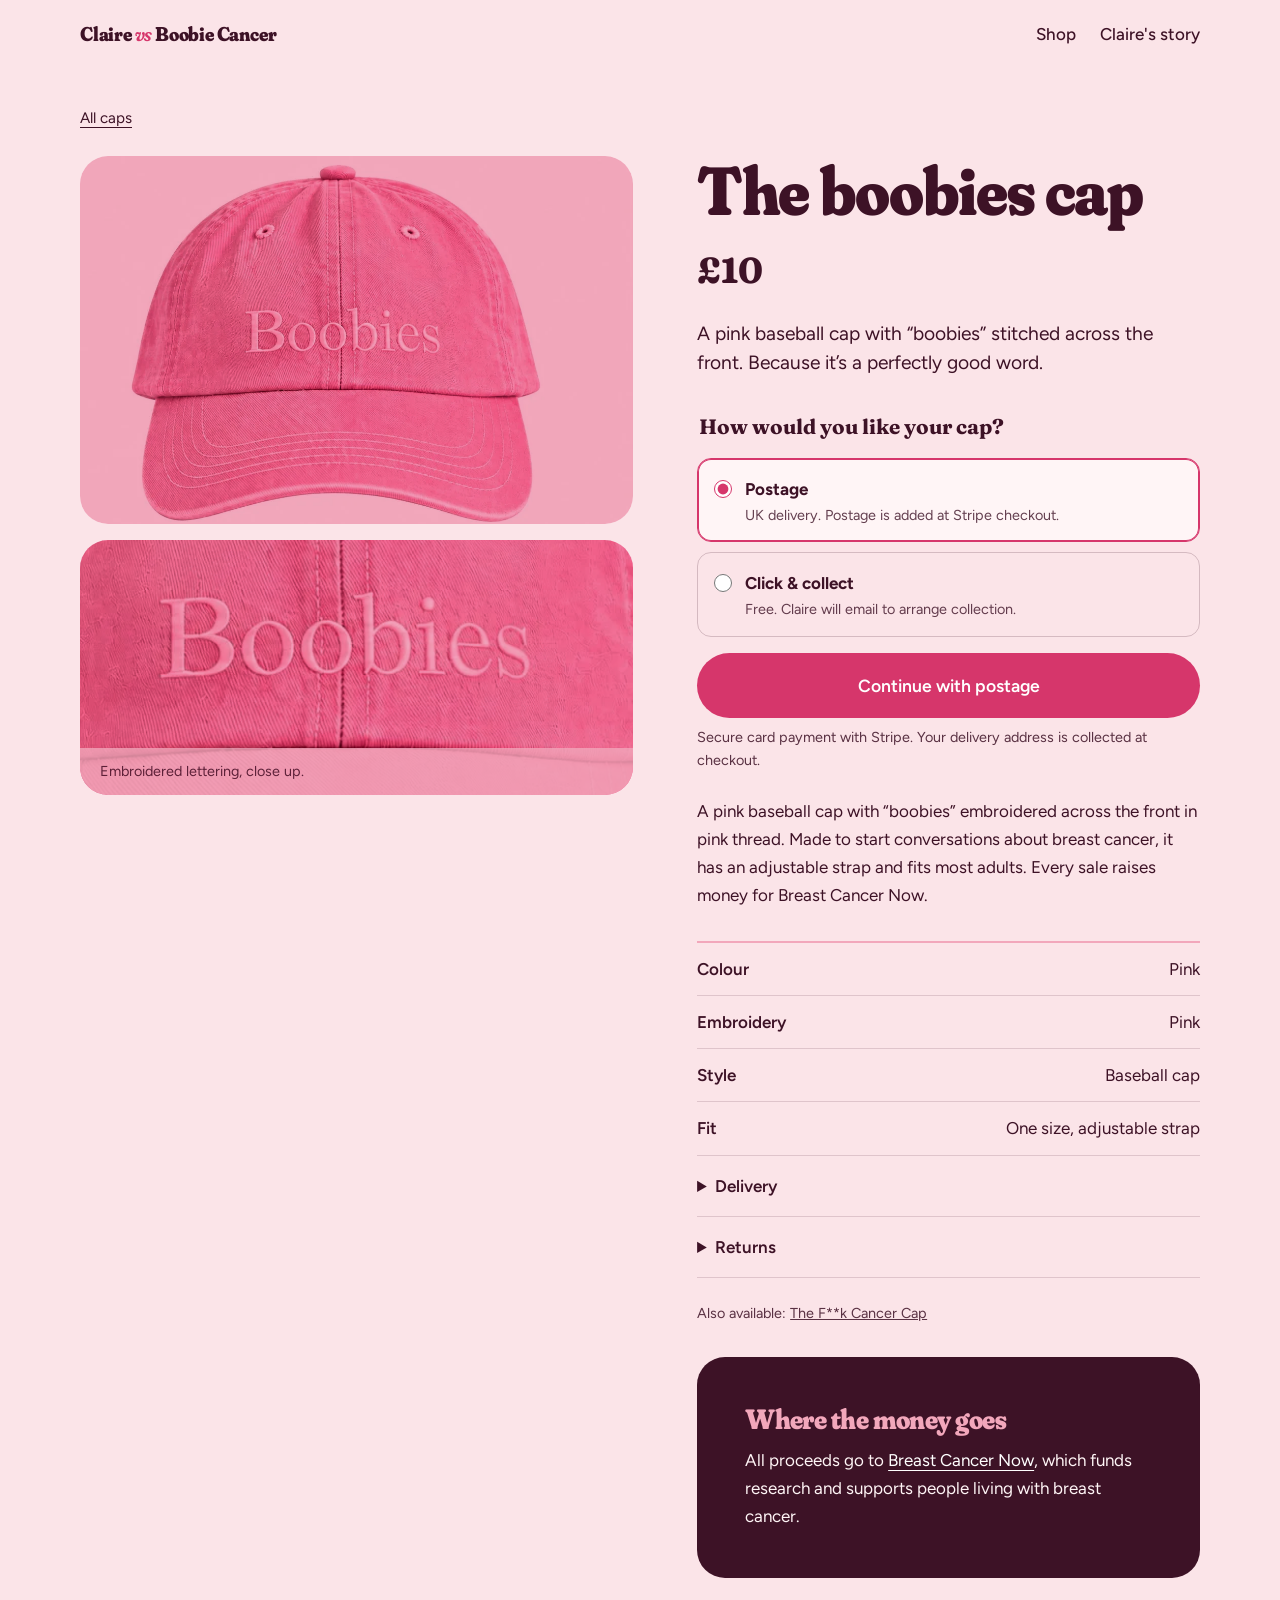
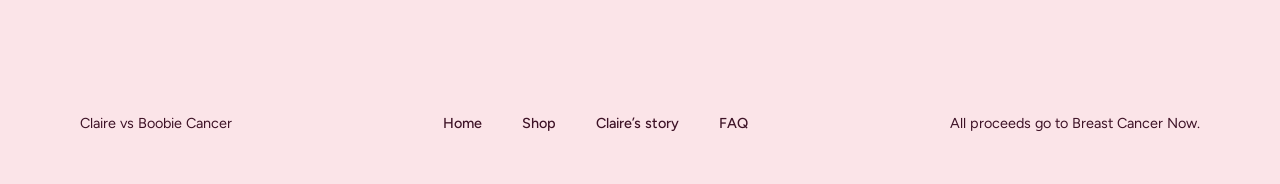
==== commit 9b095c06: "Add 404 error page, update product pages with improved SEO metadata, and enhance image handling with" ====
--- a/boobies.html
+++ b/boobies.html
@@ -3,18 +3,95 @@
 <head>
 <meta charset="utf-8">
 <meta name="viewport" content="width=device-width, initial-scale=1">
-<title>The boobies cap | Claire vs Boobie Cancer</title>
-<meta name="description" content="A pink baseball cap with “boobies” stitched across the front. Because it’s a perfectly good word. £10, UK delivery. Profits go to Breast Cancer Now.">
+<title>Pink Boobies Baseball Cap | Breast Cancer Charity Cap £10</title>
+<meta name="description" content="Pink “Boobies” embroidered baseball cap for £10. Adjustable, one size, UK delivery or click &amp; collect. All proceeds go to Breast Cancer Now.">
+<link rel="canonical" href="https://clairevsboobiecancer.com/boobies.html">
+<meta property="og:site_name" content="Claire vs Boobie Cancer">
+<meta property="og:locale" content="en_GB">
+<meta property="og:type" content="product">
+<meta property="og:title" content="Pink Boobies Baseball Cap | Breast Cancer Charity Cap £10">
+<meta property="og:description" content="Pink “Boobies” embroidered baseball cap for £10. Adjustable, one size, UK delivery or click &amp; collect. All proceeds go to Breast Cancer Now.">
+<meta property="og:url" content="https://clairevsboobiecancer.com/boobies.html">
+<meta property="og:image" content="https://clairevsboobiecancer.com/images/og-image.jpeg">
+<meta property="og:image:width" content="1200">
+<meta property="og:image:height" content="630">
+<meta name="twitter:card" content="summary_large_image">
+<meta name="twitter:title" content="Pink Boobies Baseball Cap | Breast Cancer Charity Cap £10">
+<meta name="twitter:description" content="Pink “Boobies” embroidered baseball cap for £10. Adjustable, one size, UK delivery or click &amp; collect. All proceeds go to Breast Cancer Now.">
+<meta name="twitter:image" content="https://clairevsboobiecancer.com/images/og-image.jpeg">
 <link rel="preconnect" href="https://fonts.googleapis.com">
 <link rel="preconnect" href="https://fonts.gstatic.com" crossorigin>
-<link href="https://fonts.googleapis.com/css2?family=Fraunces:opsz,wght,SOFT@9..144,400..900,100&family=Figtree:wght@400;500;600&display=swap" rel="stylesheet">
+<link rel="preload" as="style" href="https://fonts.googleapis.com/css2?family=Fraunces:opsz,wght,SOFT@9..144,400..900,100&family=Figtree:wght@400;500;600&display=swap" onload="this.onload=null;this.rel='stylesheet'">
+<noscript><link rel="stylesheet" href="https://fonts.googleapis.com/css2?family=Fraunces:opsz,wght,SOFT@9..144,400..900,100&family=Figtree:wght@400;500;600&display=swap"></noscript>
 <link rel="icon" href="favicon.svg" type="image/svg+xml">
 <link rel="stylesheet" href="styles.css">
+<script type="application/ld+json">
+{
+  "@context": "https://schema.org",
+  "@type": "Product",
+  "name": "The Boobies Cap",
+  "description": "A pink baseball cap with “boobies” embroidered across the front in pink thread. Made to start conversations about breast cancer, it has an adjustable strap and fits most adults. Every sale raises money for Breast Cancer Now.",
+  "image": [
+    "https://clairevsboobiecancer.com/images/boobies_hat.jpeg"
+  ],
+  "sku": "boobies",
+  "color": "Pink",
+  "brand": {
+    "@type": "Brand",
+    "name": "Claire vs Boobie Cancer"
+  },
+  "offers": {
+    "@type": "Offer",
+    "url": "https://clairevsboobiecancer.com/boobies.html",
+    "priceCurrency": "GBP",
+    "price": "10.00",
+    "availability": "https://schema.org/InStock",
+    "itemCondition": "https://schema.org/NewCondition",
+    "seller": {
+      "@type": "Organization",
+      "@id": "https://clairevsboobiecancer.com/#org",
+      "name": "Claire vs Boobie Cancer",
+      "url": "https://clairevsboobiecancer.com/",
+      "logo": "https://clairevsboobiecancer.com/favicon.svg",
+      "sameAs": [
+        "https://instagram.com/clairevsboobiecancer"
+      ]
+    },
+    "shippingDetails": {
+      "@type": "OfferShippingDetails",
+      "shippingDestination": {
+        "@type": "DefinedRegion",
+        "addressCountry": "GB"
+      }
+    }
+  }
+}
+</script>
+<script type="application/ld+json">
+{
+  "@context": "https://schema.org",
+  "@type": "BreadcrumbList",
+  "itemListElement": [
+    {
+      "@type": "ListItem",
+      "position": 1,
+      "name": "Home",
+      "item": "https://clairevsboobiecancer.com/"
+    },
+    {
+      "@type": "ListItem",
+      "position": 2,
+      "name": "The Boobies Cap",
+      "item": "https://clairevsboobiecancer.com/boobies.html"
+    }
+  ]
+}
+</script>
 </head>
 <body>
 <header>
   <div class="wrap">
-    <a class="wordmark" href="index.html">Claire <i>vs</i> boobie cancer</a>
+    <a class="wordmark" href="index.html">Claire <i>vs</i> Boobie Cancer</a>
     <nav><a href="index.html#shop">Shop</a><a href="index.html#story">Claire's story</a></nav>
   </div>
 </header>
@@ -24,10 +101,10 @@
     <div class="pdp">
       <div class="gallery" style="--bg:#f2a7bb">
         <figure>
-          <img src="images/boobies_hat.jpeg" alt="Pink cap with “Boobies” embroidered across the front" width="1086" height="724">
+          <picture><source srcset="images/boobies_hat.webp" type="image/webp"><img src="images/boobies_hat.jpeg" alt="Pink Boobies embroidered baseball cap" width="1086" height="724"></picture>
         </figure>
         <figure class="zoom">
-          <img src="images/boobies_hat.jpeg" alt="Close-up of the embroidered “Boobies” lettering" width="1086" height="724" style="transform-origin:47% 48%">
+          <picture><source srcset="images/boobies_hat.webp" type="image/webp"><img src="images/boobies_hat.jpeg" alt="Close-up of the embroidered “Boobies” lettering" width="1086" height="724" style="transform-origin:47% 48%"></picture>
           <figcaption>Embroidered lettering, close up.</figcaption>
         </figure>
       </div>
@@ -50,18 +127,19 @@
           <a class="btn checkout-button" href="https://buy.stripe.com/cNi3cu12a5C534x7JQ7ok01" data-stripe="boobies">Continue with postage</a>
           <p class="small fulfilment-note" aria-live="polite">Secure card payment with Stripe. Your delivery address is collected at checkout.</p>
         </form>
+        <p class="about">A pink baseball cap with “boobies” embroidered across the front in pink thread. Made to start conversations about breast cancer, it has an adjustable strap and fits most adults. Every sale raises money for Breast Cancer Now.</p>
         <ul class="specs">
           <li><span>Colour</span><span>Pink</span></li>
           <li><span>Embroidery</span><span>Pink</span></li>
           <li><span>Style</span><span>Baseball cap</span></li>
           <li><span>Fit</span><span>One size, adjustable strap</span></li>
         </ul>
-        <!-- Confirm fabric, delivery times and returns terms before launch. -->
-        <details><summary>Delivery</summary><p>UK delivery only. Delivery cost and timing are shown at checkout.</p></details>
+                <details><summary>Delivery</summary><p>UK delivery only. Delivery cost and timing are shown at checkout.</p></details>
         <details><summary>Returns</summary><p>Not right? Get in touch and we’ll sort it out.</p></details>
+        <p class="small other-cap">Also available: <a href="fck-cancer.html">The F**k Cancer Cap</a></p>
         <aside class="charity">
           <h3>Where the money goes</h3>
-          <p>All profits go to <a href="https://breastcancernow.org" rel="noopener">Breast Cancer Now</a>, which funds research and supports people living with breast cancer.</p>
+          <p>All proceeds go to <a href="https://breastcancernow.org" rel="noopener">Breast Cancer Now</a>, which funds research and supports people living with breast cancer.</p>
         </aside>
       </div>
     </div>
@@ -69,8 +147,9 @@
 </main>
 <footer>
   <div class="wrap">
-    <span>Claire vs boobie cancer</span>
-    <span>Profits go to Breast Cancer Now.</span>
+    <span>Claire vs Boobie Cancer</span>
+    <nav class="foot-nav"><a href="index.html">Home</a><a href="index.html#shop">Shop</a><a href="index.html#story">Claire’s story</a><a href="index.html#faq">FAQ</a></nav>
+    <span>All proceeds go to Breast Cancer Now.</span>
   </div>
 </footer>
 <script>
--- a/styles.css
+++ b/styles.css
@@ -31,7 +31,7 @@
 /* header */
 header { padding: 20px 0; }
 header .wrap { display: flex; justify-content: space-between; align-items: center; gap: 16px; }
-.wordmark { font-size: 1.25rem; text-decoration: none; letter-spacing: -0.01em; }
+.wordmark { text-wrap: balance; font-size: 1.25rem; text-decoration: none; letter-spacing: -0.01em; }
 .wordmark i { font-style: italic; color: var(--rose); font-weight: 600; }
 nav { align-items: center; display: flex; }
 nav a { text-decoration: none; font-weight: 500; margin-left: 24px; white-space: nowrap; }
@@ -43,19 +43,23 @@
 nav a:hover { color: var(--rose-deep); text-decoration: underline; text-underline-offset: 4px; }
 
 /* hero */
-.hero { padding: clamp(32px, 6vw, 80px) 0 clamp(48px, 8vw, 104px); }
-.hero .wrap { display: grid; grid-template-columns: 1.1fr 1fr; gap: clamp(24px, 5vw, 64px); align-items: center; }
-.hero h1 { font-size: clamp(3.25rem, 9vw, 7.5rem); }
-.hero h1 .vs { font-style: italic; font-weight: 400; color: var(--rose); }
-.hero p { max-width: 34ch; margin: 28px 0 32px; font-size: 1.25rem; line-height: 1.5; }
+.hero { padding: clamp(40px, 7vw, 96px) 0 clamp(56px, 9vw, 120px); }
+.hero h1 { font-size: clamp(2.6rem, 13.5vw, 10rem); line-height: .95; }
+.hero h1 > span { display: block; }
+.hero h1 .vs { display: inline; font-style: italic; font-weight: 400; color: var(--rose); }
+.hero-offer {
+  display: grid; grid-template-columns: 1.1fr 1fr; gap: 24px clamp(24px, 5vw, 64px); align-items: center;
+  margin-top: clamp(28px, 4vw, 48px); padding-top: clamp(24px, 3vw, 36px);
+  border-top: 3px dashed var(--rose);
+}
+.hero .tagline { text-wrap: balance; max-width: 28ch; margin-bottom: 24px; font-size: 1.375rem; line-height: 1.4; }
+.hero .charity-line { text-wrap: balance; max-width: 22ch; font-family: var(--display); font-variation-settings: "SOFT" 100, "opsz" 144; font-weight: 600; font-size: clamp(1.5rem, 3vw, 2.25rem); line-height: 1.15; }
 .btn {
   display: inline-block; background: var(--rose); color: #fff; font-weight: 600;
   padding: 16px 32px; border-radius: 999px; text-decoration: none; border: 0;
   transition: background .2s, transform .2s; cursor: pointer; font-size: 1rem; font-family: inherit;
 }
 .btn:hover { background: var(--rose-deep); transform: translateY(-2px); }
-.hero-cap { width: 100%; height: auto; mix-blend-mode: multiply; transform-origin: 50% 90%; animation: tip 1.1s cubic-bezier(.3,1.4,.5,1) .2s both; }
-@keyframes tip { from { transform: rotate(-9deg) translateY(-18px); opacity: 0; } to { transform: none; opacity: 1; } }
 
 /* shop */
 .shop { background: var(--petal); padding: clamp(56px, 8vw, 104px) 0; }
@@ -65,7 +69,8 @@
 .product { display: flex; flex-direction: column; }
 .product .pic { border-radius: 28px; padding: 24px 16px 8px; }
 .product:nth-child(1) .pic { background: var(--pink); }
-.product:nth-child(2) .pic { background: #e8c9d3; }
+.product:nth-child(2) .pic { background: var(--pink); }
+.product:nth-child(1) .pic img { transform: translateX(2.9%); }
 .product h3 { font-size: 1.75rem; margin: 20px 0 4px; }
 .product .meta { opacity: .8; }
 .product .row { display: flex; align-items: center; justify-content: space-between; gap: 16px; margin-top: 16px; }
@@ -108,15 +113,14 @@
 footer .wrap { display: flex; flex-wrap: wrap; justify-content: space-between; gap: 8px 24px; }
 
 @media (max-width: 760px) {
-  .hero .wrap, .story-foot, .story-intro, .caps-meaning { grid-template-columns: 1fr; }
-  .hero-cap { max-width: 420px; }
+  .hero-offer { gap: 40px; }
+  .hero-offer, .story-foot, .story-intro, .caps-meaning { grid-template-columns: 1fr; }
   .grid { grid-template-columns: 1fr; }
   nav a { margin-left: 16px; }
   .story-photo-treatment { max-width: none; width: min(100%, 380px); }
   .story-photo-treatment img { aspect-ratio: 4 / 5; }
 }
 @media (prefers-reduced-motion: reduce) {
-  .hero-cap { animation: none; }
   html { scroll-behavior: auto; }
   .btn { transition: none; }
 }
@@ -162,3 +166,14 @@
 .gallery .zoom { overflow: hidden; }
 .gallery .zoom img { aspect-ratio: 16 / 6; object-fit: cover; object-position: 50% 48%; transform: scale(1.9); }
 .gallery .zoom figcaption { position: relative; padding: 12px 20px; font-size: .9rem; background: var(--bg); }
+
+.sr-only { position: absolute; width: 1px; height: 1px; overflow: hidden; clip: rect(0 0 0 0); white-space: nowrap; }
+.foot-nav a { margin-right: 16px; }
+.pdp .about { margin: 24px 0; max-width: 48ch; }
+.other-cap { margin: 24px 0; }
+.faq { padding: 48px 0 64px; }
+.faq h2 { margin-bottom: 24px; }
+.faq details { border-bottom: 1px solid rgba(61,18,38,.15); padding: 16px 0; }
+.faq summary { cursor: pointer; font-weight: 600; }
+.faq details p { margin-top: 8px; max-width: 60ch; }
+picture { display: contents; }
